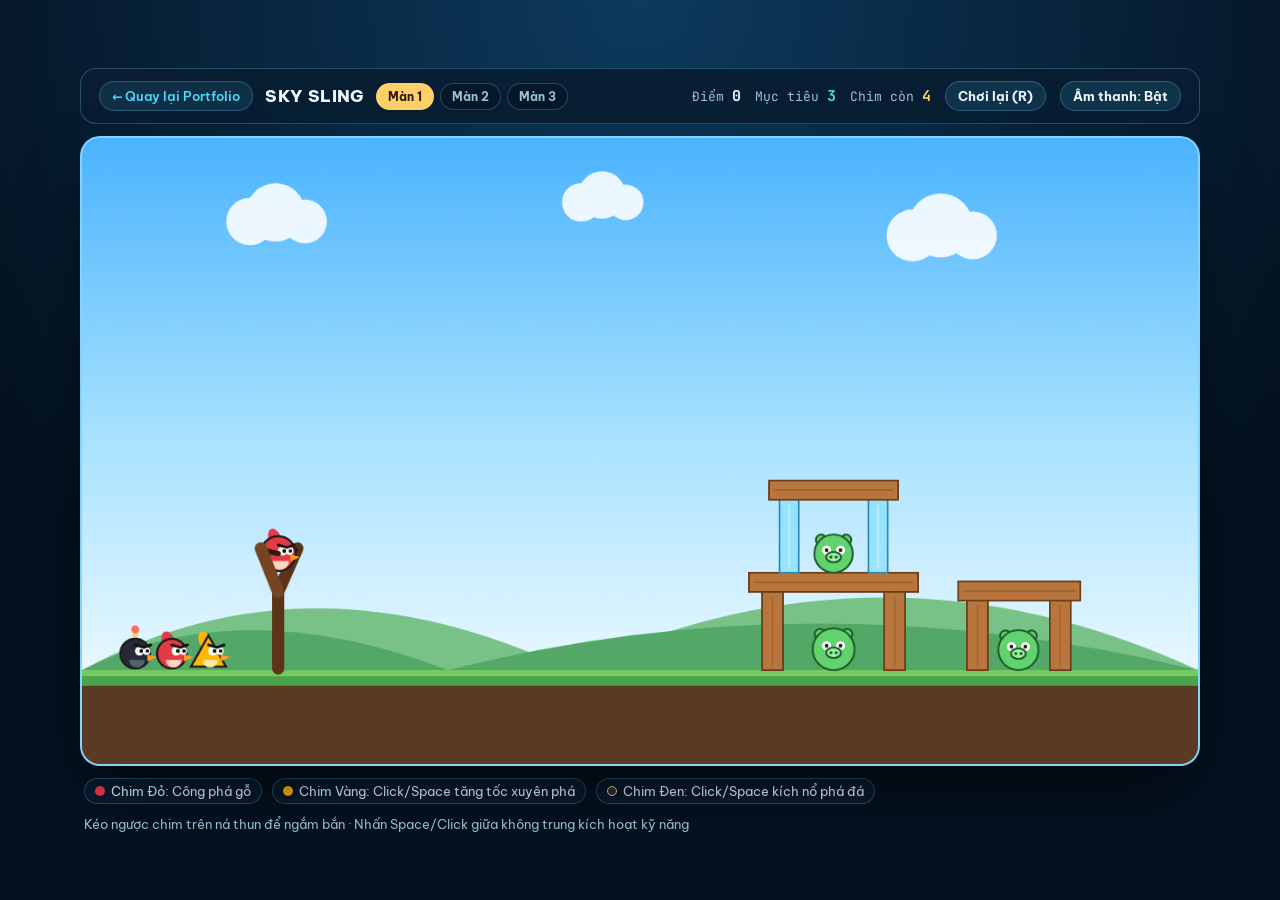
==== demos/sky-sling/index.html @ 5b058ce8 "feat: portfolio v2 recruiter upgrade with 5 videos, Sky Sling game, and upgraded Study Space Finder" ====
<!DOCTYPE html>
<html lang="vi">
<head>
<meta charset="UTF-8" />
<meta name="viewport" content="width=device-width, initial-scale=1" />
<title>SKY SLING — Game Vật Lý Kiểu Angry Birds | Trần Ngọc Huy</title>
<link rel="preconnect" href="https://fonts.googleapis.com" />
<link rel="preconnect" href="https://fonts.gstatic.com" crossorigin />
<link href="https://fonts.googleapis.com/css2?family=Be+Vietnam+Pro:wght@500;600;700;800&family=JetBrains+Mono:wght@600;700&display=swap" rel="stylesheet" />
<style>
  :root{
    --bg:#061a2c; --panel:rgba(9,30,50,.92); --line:rgba(130,214,255,.26);
    --cyan:#4cd8ff; --gold:#ffd166; --coral:#ff6b57; --emerald:#4de2b1;
    --ink:#f0f8ff; --mute:#9cc0d6;
  }
  *{box-sizing:border-box;margin:0;padding:0}
  body{
    font-family:"Be Vietnam Pro",system-ui,sans-serif;
    background:radial-gradient(circle at 50% 0%, #0d3a5e 0%, #04111f 70%);
    color:var(--ink);min-height:100vh;display:flex;flex-direction:column;align-items:center;justify-content:center;
    padding:14px;user-select:none;
  }
  .shell{width:min(1120px,100%);display:grid;gap:12px}
  .hud{
    display:flex;align-items:center;justify-content:space-between;gap:12px;flex-wrap:wrap;
    padding:12px 18px;border-radius:16px;background:var(--panel);border:1px solid var(--line);
    backdrop-filter:blur(12px);
  }
  .hud-left{display:flex;align-items:center;gap:12px;flex-wrap:wrap}
  .back-btn{
    font-size:12.5px;font-weight:600;color:var(--cyan);text-decoration:none;
    padding:6px 12px;border-radius:999px;border:1px solid var(--line);background:rgba(76,216,255,.1);
  }
  .hud-left h1{font-size:17px;font-weight:800;letter-spacing:.02em}
  .lvl-tabs{display:flex;gap:6px}
  .lvl-btn{
    font:inherit;font-size:12px;font-weight:700;padding:5px 11px;border-radius:999px;
    border:1px solid var(--line);background:rgba(6,22,38,.7);color:var(--mute);cursor:pointer;
  }
  .lvl-btn.active{background:var(--gold);color:#2c1a00;border-color:transparent}
  .hud-right{display:flex;align-items:center;gap:14px;flex-wrap:wrap;font-family:"JetBrains Mono",monospace;font-size:13px}
  .stat{color:var(--mute)} .stat b{color:var(--ink);font-size:15px}
  .ctrl-btn{
    font-family:"Be Vietnam Pro",sans-serif;font-size:12.5px;font-weight:700;
    padding:6px 12px;border-radius:999px;border:1px solid var(--line);
    background:rgba(76,216,255,.12);color:var(--ink);cursor:pointer;
  }
  .ctrl-btn:hover{border-color:var(--cyan)}

  .stage{
    position:relative;border-radius:20px;overflow:hidden;
    border:2px solid rgba(150,224,255,.32);background:#79ceff;
    aspect-ratio:16/9;width:100%;box-shadow:0 28px 68px -24px rgba(0,0,0,.85);
  }
  canvas{width:100%;height:100%;display:block;touch-action:none;cursor:grab}
  canvas:active{cursor:grabbing}

  .banner{
    position:absolute;inset:0;display:flex;flex-direction:column;align-items:center;justify-content:center;
    text-align:center;padding:28px;background:rgba(5,20,36,.72);backdrop-filter:blur(7px);
    transition:opacity .25s;
  }
  .banner.hidden{opacity:0;pointer-events:none}
  .banner-card{
    background:rgba(9,31,52,.96);border:1px solid rgba(130,214,255,.38);
    border-radius:24px;padding:28px 34px;max-width:480px;width:100%;
    box-shadow:0 24px 54px rgba(0,0,0,.55);
  }
  .stars{font-size:32px;letter-spacing:6px;margin-bottom:8px;color:var(--gold)}
  .banner-card h2{font-size:28px;font-weight:800;margin-bottom:8px}
  .banner-card p{font-size:14.5px;color:var(--mute);margin-bottom:20px;line-height:1.6}
  .banner-actions{display:flex;gap:10px;justify-content:center;flex-wrap:wrap}
  .btn-main{
    font:inherit;font-weight:800;font-size:14.5px;padding:11px 24px;border-radius:999px;border:0;cursor:pointer;
    background:linear-gradient(135deg,#ffd166,#ff9f43);color:#2b1600;
  }
  .btn-sec{
    font:inherit;font-weight:700;font-size:14px;padding:11px 20px;border-radius:999px;cursor:pointer;
    border:1px solid var(--line);background:rgba(76,216,255,.12);color:var(--ink);
  }

  .legend{
    display:flex;justify-content:space-between;align-items:center;gap:12px;flex-wrap:wrap;
    font-size:12.5px;color:var(--mute);padding:0 4px;
  }
  .bird-pills{display:flex;gap:10px;flex-wrap:wrap}
  .bird-pill{
    display:inline-flex;align-items:center;gap:6px;padding:4px 10px;border-radius:999px;
    background:rgba(9,31,52,.78);border:1px solid var(--line);color:#e6f5ff;
  }
  .bird-pill i{width:10px;height:10px;border-radius:50%;display:inline-block}
</style>
</head>
<body>
<div class="shell">
  <header class="hud">
    <div class="hud-left">
      <a class="back-btn" href="../../index.html#projects">← Quay lại Portfolio</a>
      <h1>SKY SLING</h1>
      <div class="lvl-tabs" id="lvlTabs">
        <button type="button" class="lvl-btn active" data-lvl="0">Màn 1</button>
        <button type="button" class="lvl-btn" data-lvl="1">Màn 2</button>
        <button type="button" class="lvl-btn" data-lvl="2">Màn 3</button>
      </div>
    </div>
    <div class="hud-right">
      <span class="stat">Điểm <b id="uiScore">0</b></span>
      <span class="stat">Mục tiêu <b id="uiPigs" style="color:var(--emerald)">0</b></span>
      <span class="stat">Chim còn <b id="uiBirds" style="color:var(--gold)">0</b></span>
      <button type="button" class="ctrl-btn" id="btnRestart">Chơi lại (R)</button>
      <button type="button" class="ctrl-btn" id="btnSound">Âm thanh: Bật</button>
    </div>
  </header>

  <div class="stage">
    <canvas id="game" width="1280" height="720"></canvas>
    <div class="banner hidden" id="banner">
      <div class="banner-card">
        <div class="stars" id="banStars">★★★</div>
        <h2 id="banTitle">Chiến thắng!</h2>
        <p id="banText">Bạn đã phá sập thành trì và hạ gục toàn bộ mục tiêu.</p>
        <div class="banner-actions">
          <button type="button" class="btn-main" id="banNext">Màn tiếp theo →</button>
          <button type="button" class="btn-sec" id="banRetry">Chơi lại màn này</button>
        </div>
      </div>
    </div>
  </div>

  <div class="legend">
    <div class="bird-pills">
      <span class="bird-pill"><i style="background:#e63946"></i>Chim Đỏ: Công phá gỗ</span>
      <span class="bird-pill"><i style="background:#ffb703"></i>Chim Vàng: Click/Space tăng tốc xuyên phá</span>
      <span class="bird-pill"><i style="background:#2b2d42;border:1px solid #ffd166"></i>Chim Đen: Click/Space kích nổ phá đá</span>
    </div>
    <span>Kéo ngược chim trên ná thun để ngắm bắn · Nhấn Space/Click giữa không trung kích hoạt kỹ năng</span>
  </div>
</div>

<script>
(function(){
  'use strict';
  const canvas = document.getElementById('game');
  const ctx = canvas.getContext('2d');
  const W = 1280, H = 720, GROUND_Y = 612;
  const SLING = {x: 225, y: 478, maxPull: 118};

  const uiScore = document.getElementById('uiScore');
  const uiPigs = document.getElementById('uiPigs');
  const uiBirds = document.getElementById('uiBirds');
  const banner = document.getElementById('banner');
  const banStars = document.getElementById('banStars');
  const banTitle = document.getElementById('banTitle');
  const banText = document.getElementById('banText');
  const banNext = document.getElementById('banNext');
  const banRetry = document.getElementById('banRetry');
  const btnSound = document.getElementById('btnSound');

  let soundOn = true, audioCtx = null;
  function playSfx(freq, endFreq, dur, type, vol){
    if (!soundOn) return;
    try {
      if (!audioCtx) audioCtx = new (window.AudioContext || window.webkitAudioContext)();
      const o = audioCtx.createOscillator(), g = audioCtx.createGain();
      o.type = type || 'triangle';
      o.frequency.setValueAtTime(freq, audioCtx.currentTime);
      o.frequency.exponentialRampToValueAtTime(Math.max(40, endFreq), audioCtx.currentTime + dur);
      g.gain.setValueAtTime(vol || 0.1, audioCtx.currentTime);
      g.gain.exponentialRampToValueAtTime(0.001, audioCtx.currentTime + dur);
      o.connect(g); g.connect(audioCtx.destination);
      o.start(); o.stop(audioCtx.currentTime + dur);
    } catch {}
  }

  btnSound.addEventListener('click', () => {
    soundOn = !soundOn;
    btnSound.textContent = 'Âm thanh: ' + (soundOn ? 'Bật' : 'Tắt');
  });

  const MATERIALS = {
    wood:  {hp: 68, fill: '#b8763e', stroke: '#6c3f1a', grain: '#9b5e2a', score: 120},
    glass: {hp: 34, fill: 'rgba(130,224,255,.68)', stroke: '#2c8ab8', grain: 'rgba(255,255,255,.55)', score: 100},
    stone: {hp: 135, fill: '#8896a4', stroke: '#45515e', grain: '#6a7886', score: 180}
  };

  const LEVELS = [
    {
      name: 'Tháp Gỗ Cửa Sổ',
      birds: ['red', 'yellow', 'red', 'black'],
      blocks: [
        {x: 780, y: 522, w: 24, h: 90, mat: 'wood'},
        {x: 920, y: 522, w: 24, h: 90, mat: 'wood'},
        {x: 765, y: 500, w: 194, h: 22, mat: 'wood'},
        {x: 800, y: 416, w: 22, h: 84, mat: 'glass'},
        {x: 902, y: 416, w: 22, h: 84, mat: 'glass'},
        {x: 788, y: 394, w: 148, h: 22, mat: 'wood'},
        {x: 1015, y: 532, w: 24, h: 80, mat: 'wood'},
        {x: 1110, y: 532, w: 24, h: 80, mat: 'wood'},
        {x: 1005, y: 510, w: 140, h: 22, mat: 'wood'}
      ],
      pigs: [
        {x: 862, y: 586, r: 24},
        {x: 862, y: 476, r: 22},
        {x: 1074, y: 586, r: 23}
      ]
    },
    {
      name: 'Pháo Đài Kính & Đá',
      birds: ['yellow', 'black', 'red', 'black'],
      blocks: [
        {x: 730, y: 522, w: 26, h: 90, mat: 'stone'},
        {x: 860, y: 522, w: 26, h: 90, mat: 'stone'},
        {x: 720, y: 498, w: 176, h: 24, mat: 'stone'},
        {x: 748, y: 416, w: 22, h: 82, mat: 'wood'},
        {x: 844, y: 416, w: 22, h: 82, mat: 'wood'},
        {x: 738, y: 394, w: 138, h: 22, mat: 'glass'},
        {x: 950, y: 522, w: 24, h: 90, mat: 'wood'},
        {x: 1090, y: 522, w: 24, h: 90, mat: 'stone'},
        {x: 942, y: 500, w: 180, h: 22, mat: 'wood'},
        {x: 970, y: 418, w: 22, h: 82, mat: 'glass'},
        {x: 1070, y: 418, w: 22, h: 82, mat: 'glass'},
        {x: 960, y: 396, w: 142, h: 22, mat: 'wood'}
      ],
      pigs: [
        {x: 808, y: 586, r: 24},
        {x: 808, y: 474, r: 20},
        {x: 1032, y: 586, r: 25},
        {x: 1032, y: 476, r: 20}
      ]
    },
    {
      name: 'Thành Trì Hai Tầng',
      birds: ['yellow', 'black', 'yellow', 'black', 'red'],
      blocks: [
        {x: 700, y: 522, w: 26, h: 90, mat: 'stone'},
        {x: 818, y: 522, w: 26, h: 90, mat: 'wood'},
        {x: 936, y: 522, w: 26, h: 90, mat: 'wood'},
        {x: 1054, y: 522, w: 26, h: 90, mat: 'stone'},
        {x: 694, y: 498, w: 158, h: 24, mat: 'wood'},
        {x: 852, y: 498, w: 234, h: 24, mat: 'stone'},
        {x: 740, y: 416, w: 22, h: 82, mat: 'glass'},
        {x: 860, y: 416, w: 22, h: 82, mat: 'wood'},
        {x: 980, y: 416, w: 22, h: 82, mat: 'glass'},
        {x: 730, y: 394, w: 280, h: 22, mat: 'wood'},
        {x: 805, y: 318, w: 22, h: 76, mat: 'wood'},
        {x: 915, y: 318, w: 22, h: 76, mat: 'wood'},
        {x: 794, y: 296, w: 154, h: 22, mat: 'stone'}
      ],
      pigs: [
        {x: 770, y: 586, r: 22},
        {x: 890, y: 586, r: 24},
        {x: 1006, y: 586, r: 22},
        {x: 870, y: 370, r: 23}
      ]
    }
  ];

  let curLevel = 0, score = 0, shake = 0;
  let queue = [], activeBird = null, blocks = [], pigs = [], particles = [], floats = [], trail = [];
  let dragging = false, levelEnded = false, settleTimer = 0;
  let clouds = [{x:180,y:96,s:1.05},{x:560,y:74,s:.85},{x:940,y:112,s:1.15}];

  function makeBird(kind){
    return {
      kind, x: SLING.x, y: SLING.y, vx: 0, vy: 0,
      r: kind === 'black' ? 22 : (kind === 'yellow' ? 19 : 20),
      launched: false, usedAbility: false, aliveTime: 0, settled: false, angle: 0
    };
  }

  function addParticles(x, y, color, n, spd){
    for (let i = 0; i < n; i++){
      const a = Math.random() * Math.PI * 2;
      const v = (0.3 + Math.random() * 0.85) * spd;
      particles.push({x, y, vx: Math.cos(a)*v, vy: Math.sin(a)*v - 60, life: 0.55 + Math.random()*0.4, maxLife: 0.95, r: 3 + Math.random()*5, color});
    }
  }
  function addFloat(x, y, txt, color){
    floats.push({x, y, txt, color: color || '#fff', life: 0.95, maxLife: 0.95});
  }

  function updateHud(){
    uiScore.textContent = score;
    uiPigs.textContent = pigs.length;
    uiBirds.textContent = queue.length + (activeBird && !activeBird.launched ? 1 : 0);
  }

  function loadLevel(idx){
    curLevel = idx;
    const def = LEVELS[idx];
    score = 0; shake = 0; dragging = false; levelEnded = false; settleTimer = 0;
    queue = def.birds.slice();
    blocks = def.blocks.map(b => ({...b, vx: 0, vy: 0, hp: MATERIALS[b.mat].hp, maxHp: MATERIALS[b.mat].hp}));
    pigs = def.pigs.map(p => ({...p, vx: 0, vy: 0, hp: 38, maxHp: 38, hurt: 0}));
    particles = []; floats = []; trail = [];
    activeBird = queue.length ? makeBird(queue.shift()) : null;
    banner.classList.add('hidden');
    document.querySelectorAll('.lvl-btn').forEach((b, i) => b.classList.toggle('active', i === idx));
    updateHud();
  }

  function nextBird(){
    if (pigs.length === 0) return;
    if (queue.length > 0){
      activeBird = makeBird(queue.shift());
      trail = [];
      updateHud();
    } else {
      activeBird = null;
      updateHud();
      settleTimer = 1.4;
    }
  }

  function explode(cx, cy, radius, power){
    shake = Math.max(shake, 16);
    addParticles(cx, cy, '#ff9f43', 34, 420);
    addParticles(cx, cy, '#fff3c4', 18, 280);
    playSfx(140, 42, 0.35, 'sawtooth', 0.16);
    for (let i = blocks.length - 1; i >= 0; i--){
      const b = blocks[i];
      const bx = b.x + b.w/2, by = b.y + b.h/2;
      const d = Math.hypot(bx - cx, by - cy);
      if (d < radius){
        const k = 1 - d / radius;
        b.hp -= power * (0.65 + k * 0.8);
        b.vx += ((bx - cx) / (d || 1)) * 420 * k;
        b.vy += ((by - cy) / (d || 1)) * 360 * k - 140 * k;
        if (b.hp <= 0) destroyBlock(i);
      }
    }
    for (let i = pigs.length - 1; i >= 0; i--){
      const p = pigs[i];
      const d = Math.hypot(p.x - cx, p.y - cy);
      if (d < radius){
        p.hp -= power * 1.1;
        p.hurt = 0.5;
        if (p.hp <= 0) popPig(i);
      }
    }
  }

  function triggerAbility(){
    if (!activeBird || !activeBird.launched || activeBird.usedAbility) return;
    if (activeBird.kind === 'yellow'){
      activeBird.usedAbility = true;
      activeBird.vx *= 2.15;
      activeBird.vy *= 0.82;
      addParticles(activeBird.x, activeBird.y, '#ffd166', 18, 260);
      addFloat(activeBird.x, activeBird.y - 24, 'TĂNG TỐC!', '#ffd166');
      playSfx(760, 1280, 0.16, 'triangle', 0.11);
    } else if (activeBird.kind === 'black'){
      activeBird.usedAbility = true;
      explode(activeBird.x, activeBird.y, 175, 130);
      addFloat(activeBird.x, activeBird.y - 30, 'BÙM!!', '#ff6b57');
      activeBird.settled = true;
    }
  }

  function destroyBlock(i){
    const b = blocks[i], m = MATERIALS[b.mat];
    score += m.score;
    addParticles(b.x + b.w/2, b.y + b.h/2, m.fill, 12, 220);
    addFloat(b.x + b.w/2, b.y, '+' + m.score, '#fff6cc');
    playSfx(b.mat === 'glass' ? 980 : 260, 90, 0.14, b.mat === 'glass' ? 'sine' : 'square', 0.08);
    blocks.splice(i, 1);
    updateHud();
  }

  function popPig(i){
    const p = pigs[i];
    score += 500;
    addParticles(p.x, p.y, '#80ed99', 20, 260);
    addParticles(p.x, p.y, '#ffffff', 12, 170);
    addFloat(p.x, p.y - 20, '+500', '#80ed99');
    playSfx(520, 880, 0.18, 'sine', 0.12);
    pigs.splice(i, 1);
    updateHud();
  }

  function resolveCircleRect(c, b){
    const cx = Math.max(b.x, Math.min(c.x, b.x + b.w));
    const cy = Math.max(b.y, Math.min(c.y, b.y + b.h));
    const dx = c.x - cx, dy = c.y - cy;
    const dist = Math.hypot(dx, dy);
    if (dist < c.r){
      const nx = dist > 0.001 ? dx / dist : 0;
      const ny = dist > 0.001 ? dy / dist : -1;
      const pen = c.r - dist;
      c.x += nx * pen;
      c.y += ny * pen;
      const relSpeed = Math.hypot(c.vx - b.vx, c.vy - b.vy);
      const vn = (c.vx - b.vx) * nx + (c.vy - b.vy) * ny;
      if (vn < 0){
        c.vx -= 1.32 * vn * nx;
        c.vy -= 1.32 * vn * ny;
        c.vx *= 0.78; c.vy *= 0.78;
        b.vx -= vn * nx * 0.48;
        b.vy -= vn * ny * 0.32;
      }
      return relSpeed;
    }
    return 0;
  }

  function update(dt){
    for (const cl of clouds){
      cl.x += 12 * dt;
      if (cl.x > W + 140) cl.x = -140;
    }
    if (shake > 0) shake = Math.max(0, shake - dt * 36);

    // Chim đang bay
    if (activeBird && activeBird.launched){
      activeBird.aliveTime += dt;
      activeBird.vy += 860 * dt;
      activeBird.x += activeBird.vx * dt;
      activeBird.y += activeBird.vy * dt;
      activeBird.angle += activeBird.vx * dt * 0.006;

      if (activeBird.aliveTime < 2.2 && Math.hypot(activeBird.vx, activeBird.vy) > 90){
        if (!trail.length || Math.hypot(activeBird.x - trail[trail.length-1].x, activeBird.y - trail[trail.length-1].y) > 22){
          trail.push({x: activeBird.x, y: activeBird.y, r: activeBird.usedAbility ? 4.5 : 3});
        }
      }

      if (activeBird.y + activeBird.r > GROUND_Y){
        activeBird.y = GROUND_Y - activeBird.r;
        activeBird.vy *= -0.42;
        activeBird.vx *= 0.72;
        if (activeBird.kind === 'black' && !activeBird.usedAbility && Math.abs(activeBird.vx) < 120){
          triggerAbility();
        }
      }

      // Va chạm chim với khối vật liệu
      for (let i = blocks.length - 1; i >= 0; i--){
        const b = blocks[i];
        const impact = resolveCircleRect(activeBird, b);
        if (impact > 75){
          const bonus = (activeBird.kind === 'yellow' && b.mat === 'wood') ? 1.55 : (activeBird.kind === 'black' ? 1.35 : 1.0);
          b.hp -= (impact * 0.14) * bonus;
          shake = Math.max(shake, Math.min(8, impact * 0.01));
          addParticles(activeBird.x, activeBird.y, MATERIALS[b.mat].fill, 5, 130);
          playSfx(240, 110, 0.09, 'triangle', 0.06);
          if (b.hp <= 0) destroyBlock(i);
        }
      }

      // Va chạm chim với mục tiêu heo xanh
      for (let i = pigs.length - 1; i >= 0; i--){
        const p = pigs[i];
        const d = Math.hypot(activeBird.x - p.x, activeBird.y - p.y);
        if (d < activeBird.r + p.r){
          const spd = Math.hypot(activeBird.vx - p.vx, activeBird.vy - p.vy);
          p.hp -= Math.max(24, spd * 0.16);
          p.vx += activeBird.vx * 0.45;
          p.vy += activeBird.vy * 0.35;
          p.hurt = 0.6;
          if (p.hp <= 0) popPig(i);
        }
      }

      const speed = Math.hypot(activeBird.vx, activeBird.vy);
      if (activeBird.settled || activeBird.x > W + 80 || activeBird.x < -80 || (activeBird.aliveTime > 1.2 && speed < 26) || activeBird.aliveTime > 5.5){
        nextBird();
      }
    }

    // Vật lý khối gỗ / kính / đá
    for (let i = blocks.length - 1; i >= 0; i--){
      const b = blocks[i];
      b.vy += 820 * dt;
      b.x += b.vx * dt;
      b.y += b.vy * dt;
      b.vx *= 0.94;
      if (b.y + b.h > GROUND_Y){
        if (b.vy > 240) b.hp -= (b.vy - 200) * 0.09;
        b.y = GROUND_Y - b.h;
        b.vy = 0;
        b.vx *= 0.78;
      }
      if (b.hp <= 0){ destroyBlock(i); continue; }
    }

    // Chồng khối ổn định (block-vs-block AABB)
    for (let pass = 0; pass < 2; pass++){
      for (let i = 0; i < blocks.length; i++){
        for (let j = i + 1; j < blocks.length; j++){
          const a = blocks[i], b = blocks[j];
          const ox = Math.min(a.x + a.w, b.x + b.w) - Math.max(a.x, b.x);
          const oy = Math.min(a.y + a.h, b.y + b.h) - Math.max(a.y, b.y);
          if (ox > 0 && oy > 0){
            if (oy < ox){
              const top = a.y < b.y ? a : b, bot = a.y < b.y ? b : a;
              top.y -= oy;
              if (top.vy > 210){
                const dmg = (top.vy - 180) * 0.08;
                top.hp -= dmg; bot.hp -= dmg;
              }
              if (top.vy > 0) top.vy = 0;
              top.vx *= 0.86;
            } else {
              const push = ox * 0.5;
              if (a.x < b.x){ a.x -= push; b.x += push; }
              else { a.x += push; b.x -= push; }
              const avgVx = (a.vx + b.vx) * 0.45;
              a.vx = avgVx; b.vx = avgVx;
            }
          }
        }
      }
    }

    // Vật lý mục tiêu heo xanh
    for (let i = pigs.length - 1; i >= 0; i--){
      const p = pigs[i];
      if (p.hurt > 0) p.hurt -= dt;
      p.vy += 820 * dt;
      p.x += p.vx * dt;
      p.y += p.vy * dt;
      p.vx *= 0.94;
      if (p.y + p.r > GROUND_Y){
        if (p.vy > 200){ p.hp -= (p.vy - 160) * 0.14; p.hurt = 0.4; }
        p.y = GROUND_Y - p.r;
        p.vy *= -0.2;
        p.vx *= 0.8;
      }
      for (const b of blocks){
        const imp = resolveCircleRect(p, b);
        if (imp > 145){ p.hp -= (imp - 110) * 0.16; p.hurt = 0.5; }
      }
      if (p.x > W + 40 || p.x < -40 || p.hp <= 0) popPig(i);
    }

    // Kiểm tra thắng / thua
    if (!levelEnded){
      if (pigs.length === 0){
        settleTimer += dt;
        if (settleTimer > 0.85){
          levelEnded = true;
          const remain = queue.length + (activeBird && !activeBird.launched ? 1 : 0);
          score += remain * 1000;
          updateHud();
          const stars = remain >= 2 ? '★★★' : (remain === 1 ? '★★☆' : '★☆☆');
          banStars.textContent = stars;
          banTitle.textContent = 'Hoàn thành ' + LEVELS[curLevel].name + '!';
          banText.textContent = 'Tổng điểm: ' + score.toLocaleString('vi-VN') + ' (bao gồm thưởng ' + remain + ' chim còn dư).';
          banNext.style.display = curLevel < LEVELS.length - 1 ? 'inline-block' : 'none';
          banner.classList.remove('hidden');
          playSfx(520, 1040, 0.35, 'triangle', 0.12);
        }
      } else if (!activeBird && queue.length === 0){
        settleTimer -= dt;
        if (settleTimer <= 0){
          levelEnded = true;
          banStars.textContent = '☆☆☆';
          banTitle.textContent = 'Hết lượt bắn!';
          banText.textContent = 'Vẫn còn ' + pigs.length + ' mục tiêu trên thành trì. Thử góc bắn mới nhé!';
          banNext.style.display = 'none';
          banner.classList.remove('hidden');
          playSfx(260, 110, 0.35, 'sawtooth', 0.1);
        }
      }
    }

    for (let i = particles.length - 1; i >= 0; i--){
      const p = particles[i];
      p.vy += 460 * dt; p.x += p.vx * dt; p.y += p.vy * dt; p.life -= dt;
      if (p.life <= 0) particles.splice(i, 1);
    }
    for (let i = floats.length - 1; i >= 0; i--){
      const f = floats[i];
      f.y -= 36 * dt; f.life -= dt;
      if (f.life <= 0) floats.splice(i, 1);
    }
  }

  function drawCloud(x, y, s){
    ctx.fillStyle = 'rgba(255,255,255,.88)';
    ctx.beginPath();
    ctx.arc(x, y, 26*s, 0, Math.PI*2);
    ctx.arc(x + 28*s, y - 10*s, 32*s, 0, Math.PI*2);
    ctx.arc(x + 60*s, y, 24*s, 0, Math.PI*2);
    ctx.fill();
  }

  function drawBird(b){
    ctx.save();
    ctx.translate(b.x, b.y);
    ctx.rotate(b.angle);
    const fill = b.kind === 'yellow' ? '#ffb703' : (b.kind === 'black' ? '#262936' : '#e63946');
    const belly = b.kind === 'yellow' ? '#ffe8a3' : (b.kind === 'black' ? '#586070' : '#ffd5c2');
    // Mào
    ctx.fillStyle = fill;
    ctx.beginPath();
    if (b.kind === 'black'){
      ctx.fillStyle = '#ffd166';
      ctx.fillRect(-3, -b.r - 9, 6, 10);
      ctx.beginPath(); ctx.arc(0, -b.r - 11, 4.5, 0, Math.PI*2); ctx.fillStyle = '#ff6b57'; ctx.fill();
    } else {
      ctx.ellipse(-4, -b.r + 2, 7, 11, -0.4, 0, Math.PI*2); ctx.fill();
    }
    // Thân
    ctx.beginPath();
    if (b.kind === 'yellow'){
      ctx.moveTo(0, -b.r - 4); ctx.lineTo(b.r + 3, b.r - 2); ctx.lineTo(-b.r - 3, b.r - 2); ctx.closePath();
    } else {
      ctx.arc(0, 0, b.r, 0, Math.PI*2);
    }
    ctx.fillStyle = fill; ctx.fill();
    ctx.lineWidth = 2.5; ctx.strokeStyle = '#1b1d24'; ctx.stroke();
    // Bụng
    ctx.beginPath(); ctx.arc(2, b.r * 0.42, b.r * 0.52, Math.PI, 0, true); ctx.fillStyle = belly; ctx.fill();
    // Mắt + lông mày giận dữ
    ctx.fillStyle = '#fff';
    ctx.beginPath(); ctx.arc(5, -3, 5.2, 0, Math.PI*2); ctx.arc(13, -3, 4.6, 0, Math.PI*2); ctx.fill();
    ctx.fillStyle = '#111';
    ctx.beginPath(); ctx.arc(7, -3, 2.2, 0, Math.PI*2); ctx.arc(14, -3, 2.1, 0, Math.PI*2); ctx.fill();
    ctx.strokeStyle = '#111'; ctx.lineWidth = 3;
    ctx.beginPath(); ctx.moveTo(0, -10); ctx.lineTo(10, -7); ctx.lineTo(18, -10); ctx.stroke();
    // Mỏ
    ctx.fillStyle = '#ff9f1c';
    ctx.beginPath(); ctx.moveTo(14, 1); ctx.lineTo(25, 4); ctx.lineTo(14, 9); ctx.closePath(); ctx.fill();
    ctx.restore();
  }

  function drawPig(p){
    ctx.save();
    ctx.translate(p.x, p.y);
    // Tai
    ctx.fillStyle = '#62d26f'; ctx.strokeStyle = '#1e5b27'; ctx.lineWidth = 2.2;
    ctx.beginPath(); ctx.arc(-p.r*0.65, -p.r*0.72, 6, 0, Math.PI*2); ctx.fill(); ctx.stroke();
    ctx.beginPath(); ctx.arc(p.r*0.65, -p.r*0.72, 6, 0, Math.PI*2); ctx.fill(); ctx.stroke();
    // Thân
    ctx.beginPath(); ctx.arc(0, 0, p.r, 0, Math.PI*2); ctx.fill(); ctx.stroke();
    // Mắt
    ctx.fillStyle = '#fff';
    ctx.beginPath(); ctx.arc(-8, -4, 5.2, 0, Math.PI*2); ctx.arc(8, -4, 5.2, 0, Math.PI*2); ctx.fill();
    ctx.fillStyle = '#142619';
    ctx.beginPath(); ctx.arc(-8, -4, 2.2, 0, Math.PI*2); ctx.arc(8, -4, 2.2, 0, Math.PI*2); ctx.fill();
    // Mũi
    ctx.fillStyle = '#9cf5a4';
    ctx.beginPath(); ctx.ellipse(0, 4, 8.5, 6, 0, 0, Math.PI*2); ctx.fill(); ctx.stroke();
    ctx.fillStyle = '#1e5b27';
    ctx.beginPath(); ctx.arc(-3, 4, 1.8, 0, Math.PI*2); ctx.arc(3, 4, 1.8, 0, Math.PI*2); ctx.fill();
    if (p.hurt > 0){
      ctx.strokeStyle = '#ff595e'; ctx.lineWidth = 2;
      ctx.beginPath(); ctx.arc(0, 0, p.r + 3, 0, Math.PI*2); ctx.stroke();
    }
    ctx.restore();
  }

  function draw(){
    ctx.save();
    if (shake > 0) ctx.translate((Math.random()-.5)*shake, (Math.random()-.5)*shake);

    // Bầu trời
    const sky = ctx.createLinearGradient(0, 0, 0, GROUND_Y);
    sky.addColorStop(0, '#4bb3fd');
    sky.addColorStop(0.55, '#a6e1ff');
    sky.addColorStop(1, '#e8f8ff');
    ctx.fillStyle = sky;
    ctx.fillRect(0, 0, W, H);

    // Mây
    clouds.forEach(c => drawCloud(c.x, c.y, c.s));

    // Đồi núi xa & gần
    ctx.fillStyle = '#79c287';
    ctx.beginPath(); ctx.moveTo(0, GROUND_Y);
    ctx.quadraticCurveTo(260, 470, 560, GROUND_Y);
    ctx.quadraticCurveTo(920, 445, W, GROUND_Y);
    ctx.fill();

    ctx.fillStyle = '#53a867';
    ctx.beginPath(); ctx.moveTo(0, GROUND_Y);
    ctx.quadraticCurveTo(180, 520, 420, GROUND_Y);
    ctx.quadraticCurveTo(840, 505, W, GROUND_Y);
    ctx.fill();

    // Mặt đất & thảm cỏ
    ctx.fillStyle = '#5a3a22';
    ctx.fillRect(0, GROUND_Y, W, H - GROUND_Y);
    ctx.fillStyle = '#47a44b';
    ctx.fillRect(0, GROUND_Y, W, 18);
    ctx.fillStyle = '#73cc5e';
    ctx.fillRect(0, GROUND_Y, W, 7);

    // Đế ná thun (nhánh sau)
    ctx.strokeStyle = '#5c3317'; ctx.lineWidth = 14; ctx.lineCap = 'round';
    ctx.beginPath(); ctx.moveTo(SLING.x, GROUND_Y - 2); ctx.lineTo(SLING.x, SLING.y + 44); ctx.lineTo(SLING.x + 22, SLING.y - 6); ctx.stroke();

    // Dây thun sau
    if (activeBird && !activeBird.launched){
      ctx.strokeStyle = '#331c0d'; ctx.lineWidth = 6;
      ctx.beginPath(); ctx.moveTo(SLING.x + 20, SLING.y - 4); ctx.lineTo(activeBird.x, activeBird.y); ctx.stroke();
    }

    // Chim chờ bắn xếp hàng dưới gốc ná
    queue.forEach((kind, idx) => {
      drawBird({kind, x: 145 - idx * 42, y: GROUND_Y - 19, r: 17, angle: 0});
    });

    // Đường quỹ đạo dự đoán khi kéo ngắm
    if (dragging && activeBird && !activeBird.launched){
      const vx = (SLING.x - activeBird.x) * 9.2;
      const vy = (SLING.y - activeBird.y) * 9.2;
      for (let i = 1; i <= 16; i++){
        const t = i * 0.085;
        const px = activeBird.x + vx * t;
        const py = activeBird.y + vy * t + 0.5 * 860 * t * t;
        if (py > GROUND_Y) break;
        ctx.beginPath(); ctx.arc(px, py, Math.max(2.2, 5.2 - i * 0.18), 0, Math.PI*2);
        ctx.fillStyle = 'rgba(255,255,255,' + (0.95 - i * 0.045).toFixed(2) + ')';
        ctx.fill();
      }
    }

    // Vệt bay của chim vừa bắn
    for (const t of trail){
      ctx.beginPath(); ctx.arc(t.x, t.y, t.r, 0, Math.PI*2);
      ctx.fillStyle = 'rgba(255,255,255,.78)'; ctx.fill();
    }

    // Khối vật liệu
    for (const b of blocks){
      const m = MATERIALS[b.mat];
      ctx.fillStyle = m.fill;
      ctx.strokeStyle = m.stroke;
      ctx.lineWidth = 2;
      ctx.fillRect(b.x, b.y, b.w, b.h);
      ctx.strokeRect(b.x, b.y, b.w, b.h);
      ctx.strokeStyle = m.grain;
      ctx.lineWidth = 1.4;
      ctx.beginPath();
      if (b.w > b.h){ ctx.moveTo(b.x + 6, b.y + b.h/2); ctx.lineTo(b.x + b.w - 6, b.y + b.h/2); }
      else { ctx.moveTo(b.x + b.w/2, b.y + 6); ctx.lineTo(b.x + b.w/2, b.y + b.h - 6); }
      ctx.stroke();
      // Vết nứt nếu sắp vỡ
      if (b.hp < b.maxHp * 0.55){
        ctx.strokeStyle = 'rgba(20,20,20,.65)'; ctx.lineWidth = 1.6;
        ctx.beginPath();
        ctx.moveTo(b.x + b.w*0.25, b.y + b.h*0.2);
        ctx.lineTo(b.x + b.w*0.55, b.y + b.h*0.52);
        ctx.lineTo(b.x + b.w*0.35, b.y + b.h*0.8);
        ctx.stroke();
      }
    }

    // Mục tiêu heo xanh
    pigs.forEach(drawPig);

    // Chim đang sử dụng
    if (activeBird) drawBird(activeBird);

    // Nhánh ná trước + dây thun trước
    if (activeBird && !activeBird.launched){
      ctx.strokeStyle = '#331c0d'; ctx.lineWidth = 6;
      ctx.beginPath(); ctx.moveTo(SLING.x - 18, SLING.y - 4); ctx.lineTo(activeBird.x, activeBird.y); ctx.stroke();
    }
    ctx.strokeStyle = '#754422'; ctx.lineWidth = 14; ctx.lineCap = 'round';
    ctx.beginPath(); ctx.moveTo(SLING.x, SLING.y + 44); ctx.lineTo(SLING.x - 20, SLING.y - 6); ctx.stroke();

    // Hạt vỡ
    for (const p of particles){
      ctx.globalAlpha = Math.max(0, p.life / p.maxLife);
      ctx.fillStyle = p.color;
      ctx.fillRect(p.x - p.r/2, p.y - p.r/2, p.r, p.r);
    }
    ctx.globalAlpha = 1;

    // Điểm nổi
    ctx.font = '800 20px "Be Vietnam Pro", sans-serif';
    ctx.textAlign = 'center';
    for (const f of floats){
      ctx.globalAlpha = Math.max(0, f.life / f.maxLife);
      ctx.fillStyle = '#082032'; ctx.fillText(f.txt, f.x + 1.5, f.y + 1.5);
      ctx.fillStyle = f.color; ctx.fillText(f.txt, f.x, f.y);
    }
    ctx.globalAlpha = 1;
    ctx.restore();
  }

  function getPos(e){
    const r = canvas.getBoundingClientRect();
    const p = e.touches ? e.touches[0] : e;
    return {x: (p.clientX - r.left) * (W / r.width), y: (p.clientY - r.top) * (H / r.height)};
  }

  function onDown(e){
    if (levelEnded) return;
    const pos = getPos(e);
    if (activeBird && activeBird.launched){
      triggerAbility();
      return;
    }
    if (activeBird && !activeBird.launched && Math.hypot(pos.x - activeBird.x, pos.y - activeBird.y) < 58){
      dragging = true;
      playSfx(180, 240, 0.08, 'sine', 0.05);
    }
  }
  function onMove(e){
    if (!dragging || !activeBird) return;
    const pos = getPos(e);
    let dx = pos.x - SLING.x, dy = pos.y - SLING.y;
    const d = Math.hypot(dx, dy);
    if (d > SLING.maxPull){ dx = (dx / d) * SLING.maxPull; dy = (dy / d) * SLING.maxPull; }
    activeBird.x = SLING.x + dx;
    activeBird.y = SLING.y + dy;
  }
  function onUp(){
    if (!dragging || !activeBird) return;
    dragging = false;
    const dx = SLING.x - activeBird.x, dy = SLING.y - activeBird.y;
    if (Math.hypot(dx, dy) < 18){
      activeBird.x = SLING.x; activeBird.y = SLING.y;
      return;
    }
    activeBird.vx = dx * 9.2;
    activeBird.vy = dy * 9.2;
    activeBird.launched = true;
    trail = [];
    updateHud();
    playSfx(260, 620, 0.16, 'triangle', 0.1);
  }

  canvas.addEventListener('mousedown', onDown);
  addEventListener('mousemove', onMove);
  addEventListener('mouseup', onUp);
  canvas.addEventListener('touchstart', e => { e.preventDefault(); onDown(e); }, {passive: false});
  addEventListener('touchmove', e => { if (dragging) e.preventDefault(); onMove(e); }, {passive: false});
  addEventListener('touchend', onUp);

  addEventListener('keydown', e => {
    if (e.code === 'Space'){ e.preventDefault(); triggerAbility(); }
    if (e.code === 'KeyR') loadLevel(curLevel);
    if (e.code === 'Digit1') loadLevel(0);
    if (e.code === 'Digit2') loadLevel(1);
    if (e.code === 'Digit3') loadLevel(2);
  });

  document.getElementById('btnRestart').addEventListener('click', () => loadLevel(curLevel));
  banRetry.addEventListener('click', () => loadLevel(curLevel));
  banNext.addEventListener('click', () => loadLevel(Math.min(LEVELS.length - 1, curLevel + 1)));
  document.querySelectorAll('.lvl-btn').forEach(b => b.addEventListener('click', () => loadLevel(Number(b.dataset.lvl))));

  let last = performance.now();
  function loop(now){
    const dt = Math.min(0.033, (now - last) / 1000);
    last = now;
    update(dt);
    draw();
    requestAnimationFrame(loop);
  }
  loadLevel(0);
  requestAnimationFrame(loop);
})();
</script>
</body>
</html>
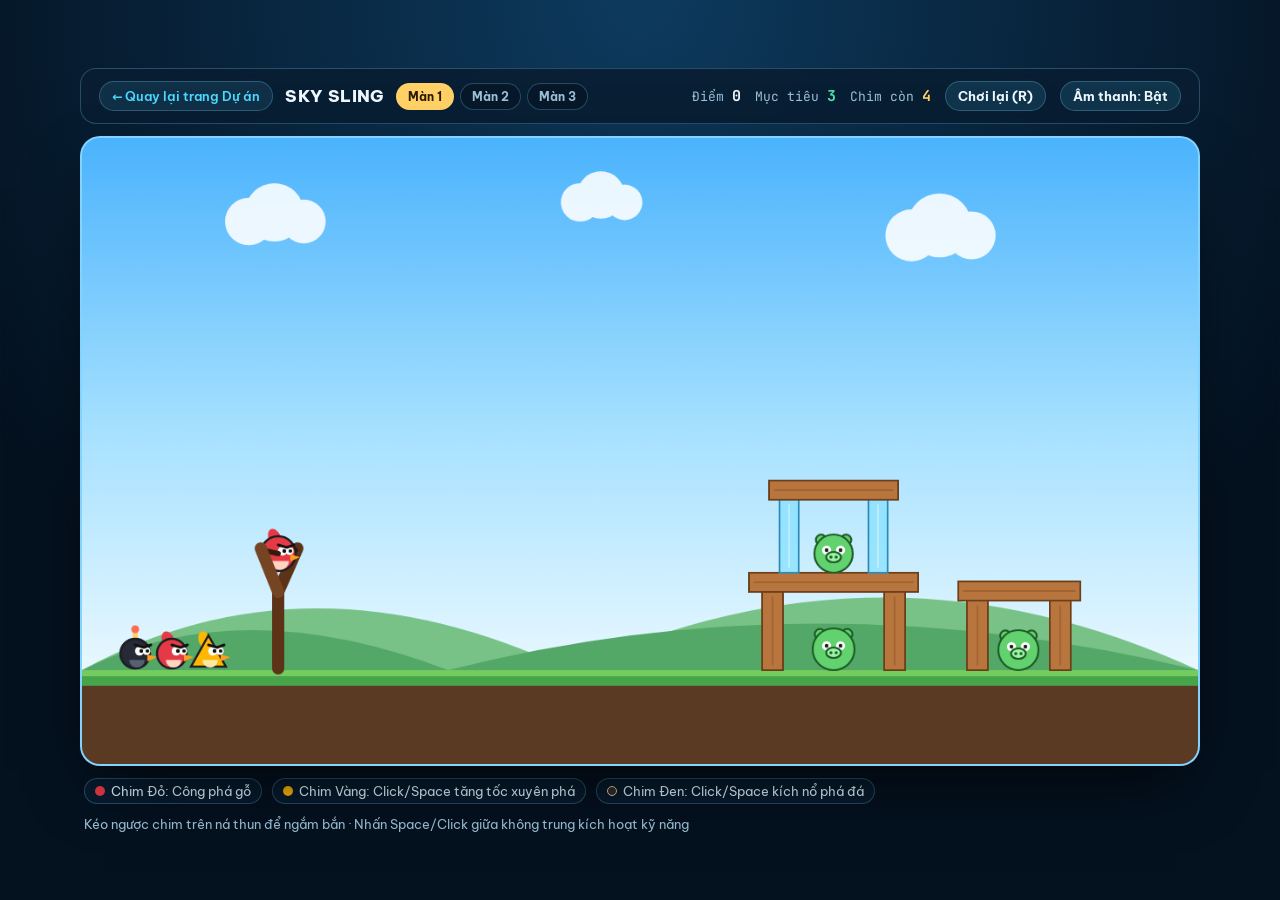
==== commit bc1fd917: "feat: split portfolio CV sections into multi-page sub-pages with printable CV" ====
--- a/demos/sky-sling/index.html
+++ b/demos/sky-sling/index.html
@@ -95,7 +95,7 @@
 <div class="shell">
   <header class="hud">
     <div class="hud-left">
-      <a class="back-btn" href="../../index.html#projects">← Quay lại Portfolio</a>
+      <a class="back-btn" href="../../projects.html">← Quay lại trang Dự án</a>
       <h1>SKY SLING</h1>
       <div class="lvl-tabs" id="lvlTabs">
         <button type="button" class="lvl-btn active" data-lvl="0">Màn 1</button>
